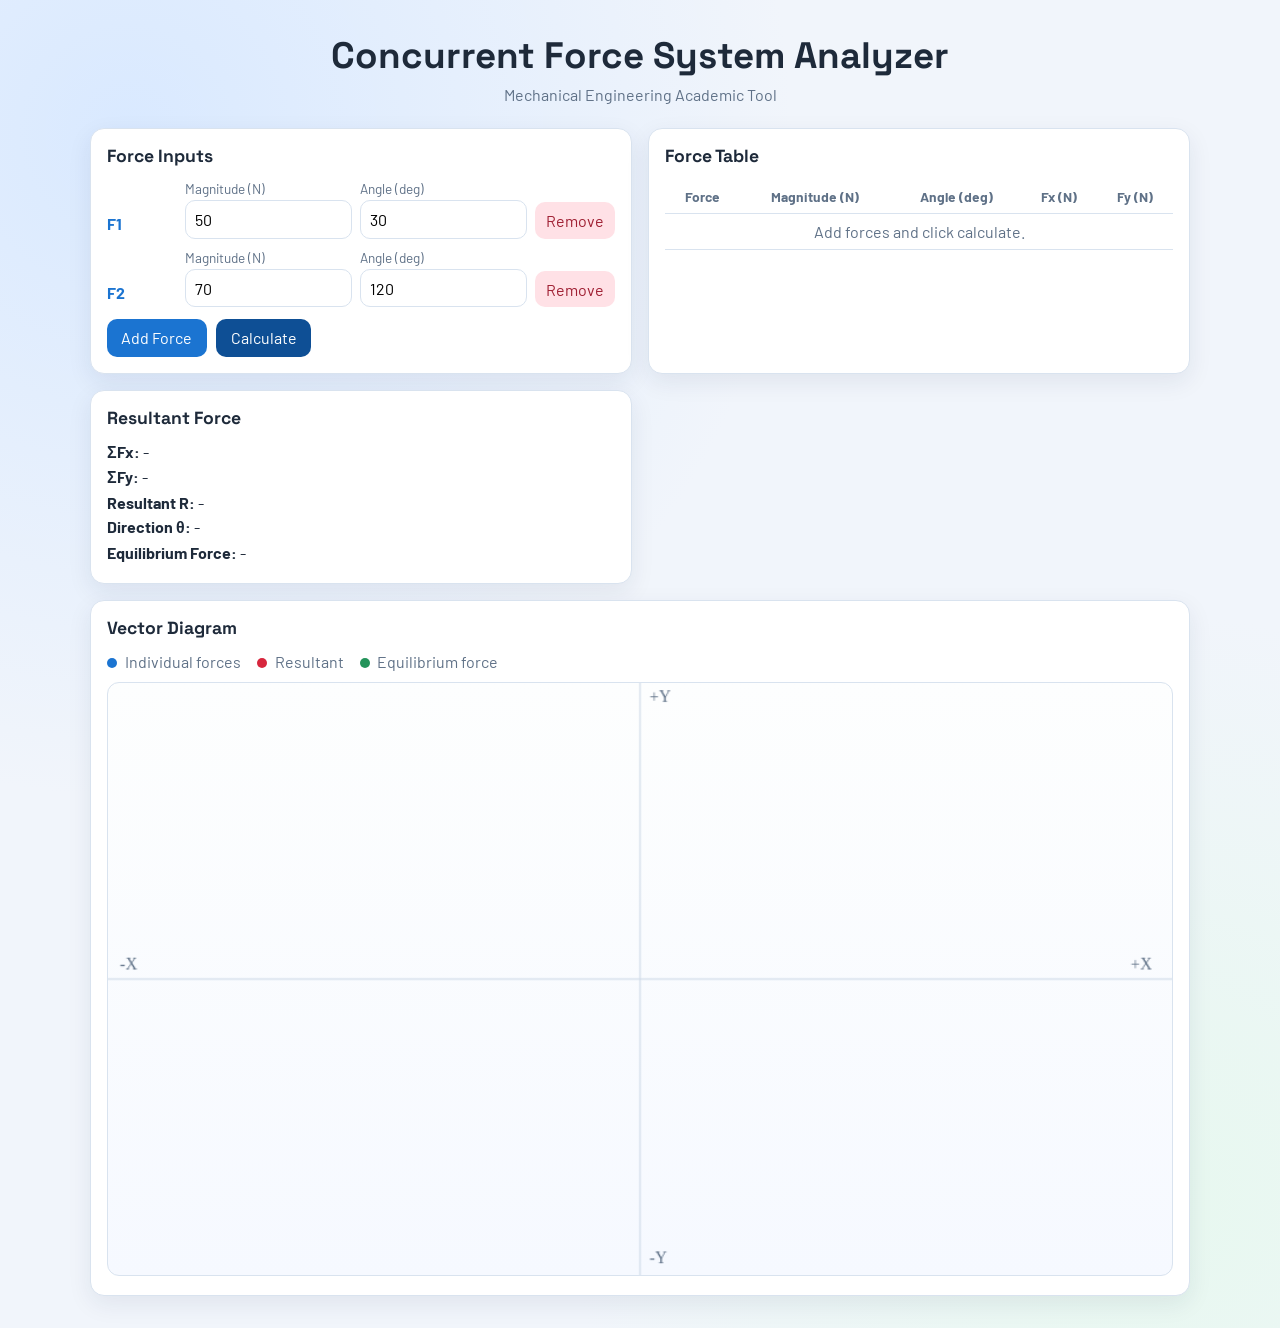
==== frontend/index.html @ 9ae1f6eb "deployment issue solved" ====
<!DOCTYPE html>
<html lang="en">
<head>
  <meta charset="UTF-8" />
  <meta name="viewport" content="width=device-width, initial-scale=1.0" />
  <title>Concurrent Force System Analyzer</title>
  <link rel="preconnect" href="https://fonts.googleapis.com" />
  <link rel="preconnect" href="https://fonts.gstatic.com" crossorigin />
  <link href="https://fonts.googleapis.com/css2?family=Barlow:wght@400;600;700&family=Space+Grotesk:wght@500;700&display=swap" rel="stylesheet" />
  <link rel="stylesheet" href="style.css" />
</head>
<body>
  <header class="hero">
    <h1>Concurrent Force System Analyzer</h1>
    <p>Mechanical Engineering Academic Tool</p>
  </header>

  <main class="layout">
    <section class="card">
      <h2>Force Inputs</h2>
      <div id="forceInputs"></div>
      <div class="actions">
        <button id="addForceBtn" type="button">Add Force</button>
        <button id="calculateBtn" type="button">Calculate</button>
      </div>
    </section>

    <section class="card">
      <h2>Force Table</h2>
      <div class="tableWrap">
        <table>
          <thead>
            <tr>
              <th>Force</th>
              <th>Magnitude (N)</th>
              <th>Angle (deg)</th>
              <th>Fx (N)</th>
              <th>Fy (N)</th>
            </tr>
          </thead>
          <tbody id="forceTableBody">
            <tr>
              <td colspan="5" class="empty">Add forces and click calculate.</td>
            </tr>
          </tbody>
        </table>
      </div>
    </section>

    <section class="card">
      <h2>Resultant Force</h2>
      <div id="resultBox" class="resultBox">
        <p><strong>&Sigma;Fx:</strong> -</p>
        <p><strong>&Sigma;Fy:</strong> -</p>
        <p><strong>Resultant R:</strong> -</p>
        <p><strong>Direction &theta;:</strong> -</p>
        <p><strong>Equilibrium Force:</strong> -</p>
      </div>
    </section>

    <section class="card wide">
      <h2>Vector Diagram</h2>
      <div class="legend">
        <span><i class="dot blue"></i> Individual forces</span>
        <span><i class="dot red"></i> Resultant</span>
        <span><i class="dot green"></i> Equilibrium force</span>
      </div>
      <canvas id="vectorCanvas" width="900" height="500"></canvas>
    </section>
  </main>

  <script src="script.js"></script>
</body>
</html>
---- frontend/style.css ----
:root {
  --bg: #f1f5fb;
  --card: #ffffff;
  --ink: #1e2a3a;
  --muted: #5f7187;
  --line: #d9e3ef;
  --blue: #1b74d1;
  --red: #d7263d;
  --green: #24935a;
}

* {
  box-sizing: border-box;
}

body {
  margin: 0;
  font-family: "Barlow", sans-serif;
  color: var(--ink);
  background:
    radial-gradient(circle at 10% 10%, #d9e9ff 0%, transparent 40%),
    radial-gradient(circle at 90% 90%, #e7f8ef 0%, transparent 35%),
    var(--bg);
}

.hero {
  padding: 2rem 1rem 1.5rem;
  text-align: center;
}

.hero h1 {
  margin: 0;
  font-family: "Space Grotesk", sans-serif;
  font-size: clamp(1.6rem, 3vw, 2.3rem);
}

.hero p {
  margin: 0.4rem 0 0;
  color: var(--muted);
}

.layout {
  width: min(1100px, 94%);
  margin: 0 auto 2rem;
  display: grid;
  grid-template-columns: 1fr 1fr;
  gap: 1rem;
}

.card {
  background: var(--card);
  border: 1px solid var(--line);
  border-radius: 14px;
  padding: 1rem;
  box-shadow: 0 8px 24px rgba(24, 44, 74, 0.08);
}

.card h2 {
  margin: 0 0 0.8rem;
  font-family: "Space Grotesk", sans-serif;
  font-size: 1.1rem;
}

.wide {
  grid-column: 1 / -1;
}

.forceRow {
  display: grid;
  grid-template-columns: 70px 1fr 1fr auto;
  gap: 0.5rem;
  align-items: end;
  margin-bottom: 0.6rem;
}

.forceTag {
  font-weight: 700;
  color: var(--blue);
  padding-bottom: 0.35rem;
}

label {
  display: block;
  font-size: 0.85rem;
  color: var(--muted);
  margin-bottom: 0.2rem;
}

input {
  width: 100%;
  padding: 0.55rem;
  border: 1px solid var(--line);
  border-radius: 10px;
  font: inherit;
}

.removeBtn,
.actions button {
  border: 0;
  border-radius: 10px;
  cursor: pointer;
  font: inherit;
}

.removeBtn {
  padding: 0.55rem 0.7rem;
  background: #ffe1e6;
  color: #9f1f32;
}

.actions {
  display: flex;
  gap: 0.6rem;
  margin-top: 0.7rem;
}

.actions button {
  padding: 0.6rem 0.9rem;
  color: #fff;
}

#addForceBtn {
  background: var(--blue);
}

#calculateBtn {
  background: #0e4f95;
}

.tableWrap {
  overflow-x: auto;
}

table {
  width: 100%;
  border-collapse: collapse;
}

th,
td {
  border-bottom: 1px solid var(--line);
  padding: 0.5rem;
  text-align: center;
}

th {
  font-size: 0.86rem;
  color: var(--muted);
}

.empty {
  color: var(--muted);
}

.resultBox p {
  margin: 0.35rem 0;
}

.legend {
  display: flex;
  flex-wrap: wrap;
  gap: 1rem;
  margin-bottom: 0.7rem;
  color: var(--muted);
}

.dot {
  display: inline-block;
  width: 10px;
  height: 10px;
  border-radius: 50%;
  margin-right: 0.3rem;
}

.dot.blue {
  background: var(--blue);
}

.dot.red {
  background: var(--red);
}

.dot.green {
  background: var(--green);
}

canvas {
  width: 100%;
  border: 1px solid var(--line);
  border-radius: 12px;
  background: linear-gradient(180deg, #fdfefe, #f6f9ff);
}

@media (max-width: 900px) {
  .layout {
    grid-template-columns: 1fr;
  }

  .forceRow {
    grid-template-columns: 1fr;
    align-items: stretch;
    border: 1px solid var(--line);
    border-radius: 10px;
    padding: 0.6rem;
  }

  .forceTag {
    padding-bottom: 0;
  }
}
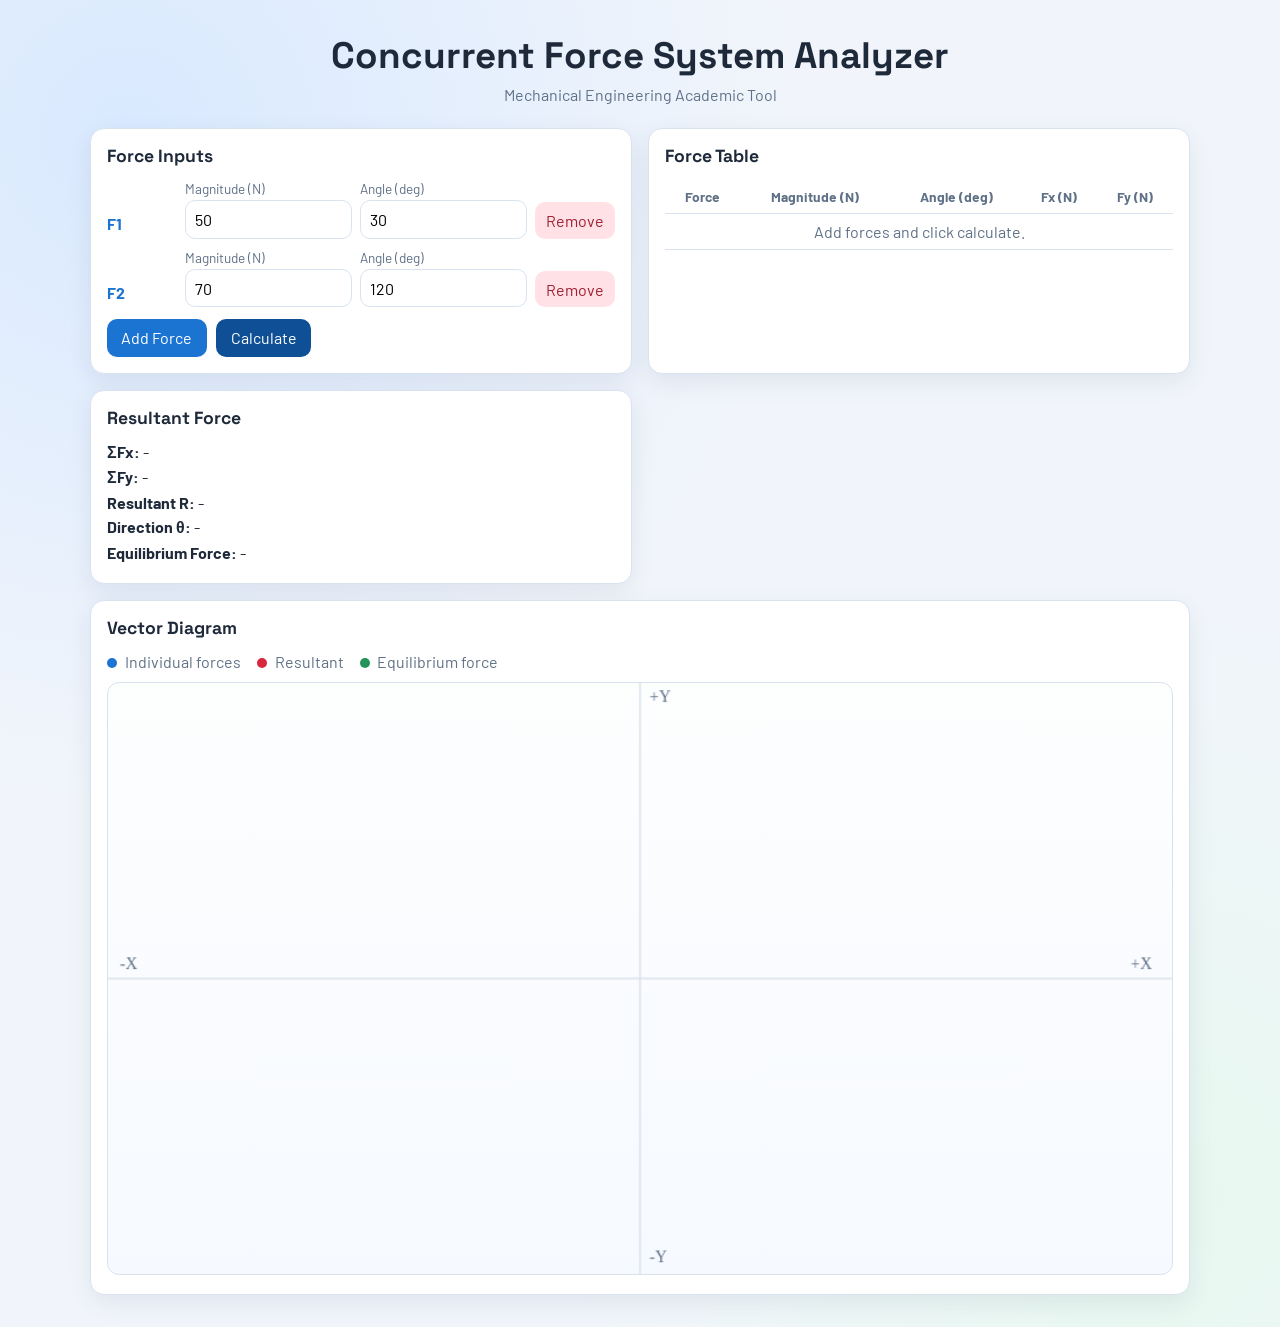
==== commit 06eae687: "comment is added" ====
--- a/frontend/index.html
+++ b/frontend/index.html
@@ -1,74 +1,143 @@
+<!-- Next line declares HTML5 document type. -->
 <!DOCTYPE html>
+<!-- Next line starts the root HTML element with English language. -->
 <html lang="en">
+<!-- Next line starts head section for metadata and linked assets. -->
 <head>
+  <!-- Next line sets UTF-8 text encoding. -->
   <meta charset="UTF-8" />
+  <!-- Next line makes layout responsive on phones and tablets. -->
   <meta name="viewport" content="width=device-width, initial-scale=1.0" />
+  <!-- Next line sets browser tab title. -->
   <title>Concurrent Force System Analyzer</title>
+  <!-- Next line preconnects to Google Fonts main host for faster loading. -->
   <link rel="preconnect" href="https://fonts.googleapis.com" />
+  <!-- Next line preconnects to Google Fonts static host for faster loading. -->
   <link rel="preconnect" href="https://fonts.gstatic.com" crossorigin />
+  <!-- Next line loads project font families from Google Fonts. -->
   <link href="https://fonts.googleapis.com/css2?family=Barlow:wght@400;600;700&family=Space+Grotesk:wght@500;700&display=swap" rel="stylesheet" />
+  <!-- Next line links local CSS file for page styling. -->
   <link rel="stylesheet" href="style.css" />
+<!-- Next line closes head section. -->
 </head>
+<!-- Next line starts the visible page body. -->
 <body>
+  <!-- Next line starts the top hero header area. -->
   <header class="hero">
+    <!-- Next line shows the main application heading. -->
     <h1>Concurrent Force System Analyzer</h1>
+    <!-- Next line shows a short subtitle under the heading. -->
     <p>Mechanical Engineering Academic Tool</p>
+  <!-- Next line closes hero header area. -->
   </header>
 
+  <!-- Next line starts main content grid layout. -->
   <main class="layout">
+    <!-- Next line starts card for force input controls. -->
     <section class="card">
+      <!-- Next line shows force input section title. -->
       <h2>Force Inputs</h2>
+      <!-- Next line marks dynamic container where JS adds force rows. -->
       <div id="forceInputs"></div>
+      <!-- Next line starts action button row. -->
       <div class="actions">
+        <!-- Next line adds button to insert another force row. -->
         <button id="addForceBtn" type="button">Add Force</button>
+        <!-- Next line adds button to run calculations. -->
         <button id="calculateBtn" type="button">Calculate</button>
+      <!-- Next line closes action button row. -->
       </div>
+    <!-- Next line closes force input card. -->
     </section>
 
+    <!-- Next line starts card for resolved force component table. -->
     <section class="card">
+      <!-- Next line shows force table section title. -->
       <h2>Force Table</h2>
+      <!-- Next line wraps table so it can scroll on small screens. -->
       <div class="tableWrap">
+        <!-- Next line starts force component data table. -->
         <table>
+          <!-- Next line starts table header area. -->
           <thead>
+            <!-- Next line starts table header row. -->
             <tr>
+              <!-- Next line labels first column for force name. -->
               <th>Force</th>
+              <!-- Next line labels second column for force magnitude. -->
               <th>Magnitude (N)</th>
+              <!-- Next line labels third column for angle in degrees. -->
               <th>Angle (deg)</th>
+              <!-- Next line labels fourth column for x component. -->
               <th>Fx (N)</th>
+              <!-- Next line labels fifth column for y component. -->
               <th>Fy (N)</th>
+            <!-- Next line closes table header row. -->
             </tr>
+          <!-- Next line closes table header area. -->
           </thead>
+          <!-- Next line starts table body that JavaScript updates. -->
           <tbody id="forceTableBody">
+            <!-- Next line starts placeholder row before first calculation. -->
             <tr>
+              <!-- Next line shows placeholder message across all columns. -->
               <td colspan="5" class="empty">Add forces and click calculate.</td>
+            <!-- Next line closes placeholder row. -->
             </tr>
+          <!-- Next line closes table body. -->
           </tbody>
+        <!-- Next line closes force component table. -->
         </table>
+      <!-- Next line closes table wrapper. -->
       </div>
+    <!-- Next line closes force table card. -->
     </section>
 
+    <!-- Next line starts card for resultant and equilibrium outputs. -->
     <section class="card">
+      <!-- Next line shows results section title. -->
       <h2>Resultant Force</h2>
+      <!-- Next line starts result box where JS prints final values. -->
       <div id="resultBox" class="resultBox">
+        <!-- Next line shows placeholder for Sigma Fx. -->
         <p><strong>&Sigma;Fx:</strong> -</p>
+        <!-- Next line shows placeholder for Sigma Fy. -->
         <p><strong>&Sigma;Fy:</strong> -</p>
+        <!-- Next line shows placeholder for resultant magnitude. -->
         <p><strong>Resultant R:</strong> -</p>
+        <!-- Next line shows placeholder for resultant direction. -->
         <p><strong>Direction &theta;:</strong> -</p>
+        <!-- Next line shows placeholder for equilibrium force summary. -->
         <p><strong>Equilibrium Force:</strong> -</p>
+      <!-- Next line closes result box. -->
       </div>
+    <!-- Next line closes resultant card. -->
     </section>
 
+    <!-- Next line starts wide card for vector diagram canvas. -->
     <section class="card wide">
+      <!-- Next line shows vector diagram section title. -->
       <h2>Vector Diagram</h2>
+      <!-- Next line starts legend showing color meaning. -->
       <div class="legend">
+        <!-- Next line labels blue vectors as individual forces. -->
         <span><i class="dot blue"></i> Individual forces</span>
+        <!-- Next line labels red vector as resultant force. -->
         <span><i class="dot red"></i> Resultant</span>
+        <!-- Next line labels green vector as equilibrium force. -->
         <span><i class="dot green"></i> Equilibrium force</span>
+      <!-- Next line closes legend container. -->
       </div>
+      <!-- Next line creates canvas where vectors are drawn. -->
       <canvas id="vectorCanvas" width="900" height="500"></canvas>
+    <!-- Next line closes vector diagram card. -->
     </section>
+  <!-- Next line closes main content layout. -->
   </main>
 
+  <!-- Next line loads JavaScript logic file. -->
   <script src="script.js"></script>
+<!-- Next line closes body section. -->
 </body>
+<!-- Next line closes root HTML element. -->
 </html>
--- a/frontend/style.css
+++ b/frontend/style.css
@@ -1,44 +1,63 @@
+/* Next block defines reusable color variables for the whole page. */
 :root {
+  /* Next line sets global background color. */
   --bg: #f1f5fb;
+  /* Next line sets card background color. */
   --card: #ffffff;
+  /* Next line sets main text color. */
   --ink: #1e2a3a;
+  /* Next line sets secondary muted text color. */
   --muted: #5f7187;
+  /* Next line sets border line color. */
   --line: #d9e3ef;
+  /* Next line sets blue accent color. */
   --blue: #1b74d1;
+  /* Next line sets red accent color. */
   --red: #d7263d;
+  /* Next line sets green accent color. */
   --green: #24935a;
 }
 
+/* Next block makes element sizing include padding and border. */
 * {
   box-sizing: border-box;
 }
 
+/* Next block styles the page body and background. */
 body {
+  /* Next line removes default body margin. */
   margin: 0;
+  /* Next line sets primary font family. */
   font-family: "Barlow", sans-serif;
+  /* Next line applies main text color variable. */
   color: var(--ink);
+  /* Next lines create layered gradient background with base color. */
   background:
     radial-gradient(circle at 10% 10%, #d9e9ff 0%, transparent 40%),
     radial-gradient(circle at 90% 90%, #e7f8ef 0%, transparent 35%),
     var(--bg);
 }
 
+/* Next block styles the top hero section. */
 .hero {
   padding: 2rem 1rem 1.5rem;
   text-align: center;
 }
 
+/* Next block styles the main title text in hero section. */
 .hero h1 {
   margin: 0;
   font-family: "Space Grotesk", sans-serif;
   font-size: clamp(1.6rem, 3vw, 2.3rem);
 }
 
+/* Next block styles subtitle text under hero title. */
 .hero p {
   margin: 0.4rem 0 0;
   color: var(--muted);
 }
 
+/* Next block creates two-column layout for desktop screens. */
 .layout {
   width: min(1100px, 94%);
   margin: 0 auto 2rem;
@@ -47,6 +66,7 @@
   gap: 1rem;
 }
 
+/* Next block styles each white content card. */
 .card {
   background: var(--card);
   border: 1px solid var(--line);
@@ -55,16 +75,19 @@
   box-shadow: 0 8px 24px rgba(24, 44, 74, 0.08);
 }
 
+/* Next block styles card heading text. */
 .card h2 {
   margin: 0 0 0.8rem;
   font-family: "Space Grotesk", sans-serif;
   font-size: 1.1rem;
 }
 
+/* Next block makes a card span full grid width. */
 .wide {
   grid-column: 1 / -1;
 }
 
+/* Next block styles one force input row. */
 .forceRow {
   display: grid;
   grid-template-columns: 70px 1fr 1fr auto;
@@ -73,12 +96,14 @@
   margin-bottom: 0.6rem;
 }
 
+/* Next block styles force label badge (F1, F2, etc.). */
 .forceTag {
   font-weight: 700;
   color: var(--blue);
   padding-bottom: 0.35rem;
 }
 
+/* Next block styles all form labels. */
 label {
   display: block;
   font-size: 0.85rem;
@@ -86,6 +111,7 @@
   margin-bottom: 0.2rem;
 }
 
+/* Next block styles all input boxes. */
 input {
   width: 100%;
   padding: 0.55rem;
@@ -94,6 +120,7 @@
   font: inherit;
 }
 
+/* Next block defines shared style for remove and action buttons. */
 .removeBtn,
 .actions button {
   border: 0;
@@ -102,40 +129,48 @@
   font: inherit;
 }
 
+/* Next block styles remove button in each force row. */
 .removeBtn {
   padding: 0.55rem 0.7rem;
   background: #ffe1e6;
   color: #9f1f32;
 }
 
+/* Next block styles action button container. */
 .actions {
   display: flex;
   gap: 0.6rem;
   margin-top: 0.7rem;
 }
 
+/* Next block styles action buttons text and spacing. */
 .actions button {
   padding: 0.6rem 0.9rem;
   color: #fff;
 }
 
+/* Next block styles Add Force button color. */
 #addForceBtn {
   background: var(--blue);
 }
 
+/* Next block styles Calculate button color. */
 #calculateBtn {
   background: #0e4f95;
 }
 
+/* Next block allows force table horizontal scroll on small screens. */
 .tableWrap {
   overflow-x: auto;
 }
 
+/* Next block styles the table width and border behavior. */
 table {
   width: 100%;
   border-collapse: collapse;
 }
 
+/* Next block styles table cells and headers. */
 th,
 td {
   border-bottom: 1px solid var(--line);
@@ -143,19 +178,23 @@
   text-align: center;
 }
 
+/* Next block styles table header text. */
 th {
   font-size: 0.86rem;
   color: var(--muted);
 }
 
+/* Next block styles placeholder text in empty table row. */
 .empty {
   color: var(--muted);
 }
 
+/* Next block controls spacing of lines in result panel. */
 .resultBox p {
   margin: 0.35rem 0;
 }
 
+/* Next block styles legend row for vector colors. */
 .legend {
   display: flex;
   flex-wrap: wrap;
@@ -164,6 +203,7 @@
   color: var(--muted);
 }
 
+/* Next block styles little circular color dots in legend. */
 .dot {
   display: inline-block;
   width: 10px;
@@ -172,39 +212,76 @@
   margin-right: 0.3rem;
 }
 
+/* Next block sets blue legend dot color. */
 .dot.blue {
   background: var(--blue);
 }
 
+/* Next block sets red legend dot color. */
 .dot.red {
   background: var(--red);
 }
 
+/* Next block sets green legend dot color. */
 .dot.green {
   background: var(--green);
 }
 
+/* Next block styles vector canvas border and background. */
 canvas {
   width: 100%;
+  aspect-ratio: 9 / 5;
   border: 1px solid var(--line);
   border-radius: 12px;
   background: linear-gradient(180deg, #fdfefe, #f6f9ff);
 }
 
+/* Next block switches layout to one column on medium screens. */
 @media (max-width: 900px) {
   .layout {
     grid-template-columns: 1fr;
   }
-
+}
+
+/* Next block makes force row and buttons mobile friendly on small screens. */
+@media (max-width: 600px) {
   .forceRow {
-    grid-template-columns: 1fr;
-    align-items: stretch;
+    grid-template-columns: 1fr 1fr;
+    grid-template-areas:
+      "tag remove"
+      "mag ang";
     border: 1px solid var(--line);
     border-radius: 10px;
     padding: 0.6rem;
+    gap: 0.5rem;
   }
 
   .forceTag {
+    grid-area: tag;
+    align-self: center;
     padding-bottom: 0;
   }
-}
+
+  .forceRow > div:nth-child(2) {
+    grid-area: mag;
+  }
+
+  .forceRow > div:nth-child(3) {
+    grid-area: ang;
+  }
+
+  .removeBtn {
+    grid-area: remove;
+    justify-self: end;
+    align-self: start;
+    padding: 0.45rem 0.6rem;
+  }
+
+  .actions {
+    flex-direction: column;
+  }
+
+  .actions button {
+    width: 100%;
+  }
+}
